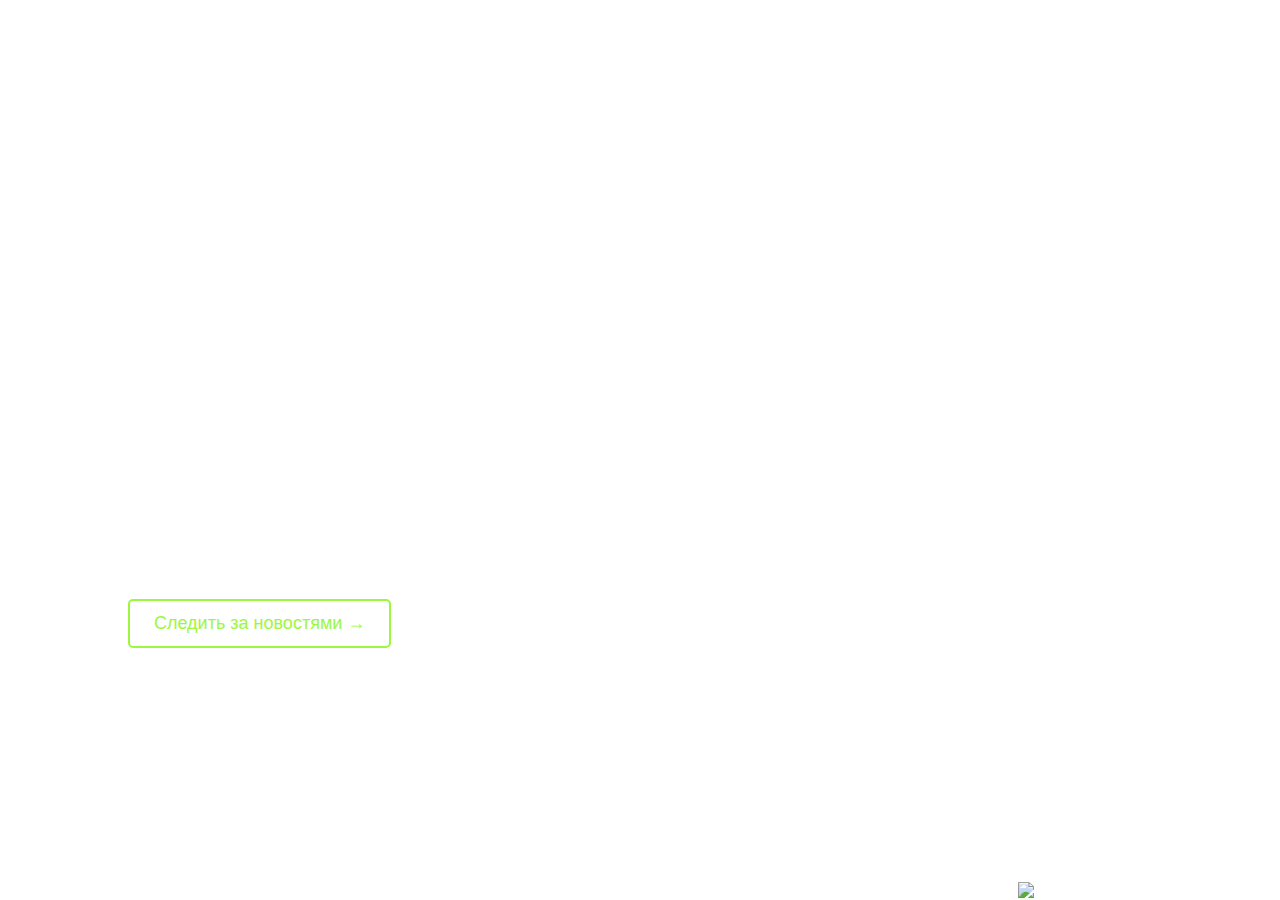
==== index.html @ 40f0aa7f "Add files via upload" ====
﻿<head>

</head><!-- Основные фавиконы -->
<link rel="icon" type="image/png" sizes="16x16" href="assets/images/favicon-16x16.png">
<link rel="icon" type="image/png" sizes="32x32" href="assets/images/favicon-32x32.png">
<link rel="icon" type="image/x-icon" href="assets/images/favicon.ico">

<!-- Фавиконы для мобильных устройств -->
<link rel="apple-touch-icon" sizes="180x180" href="assets/images/apple-touch-icon.png">

<!-- Фавиконы для Android Chrome -->
<link rel="icon" type="image/png" sizes="192x192" href="assets/images/android-chrome-192x192.png">
<link rel="icon" type="image/png" sizes="512x512" href="assets/images/android-chrome-512x512.png">
<!DOCTYPE html>
<html lang="ru">

    <meta charset="UTF-8">
    <meta name="viewport" content="width=device-width, initial-scale=1.0">
    <title>Court Count</title>
    <link rel="stylesheet" href="styles.css"> <!-- Подключаем стили -->
    <script defer src="script.js"></script> <!-- Подключаем скрипты -->
    <link href="https://fonts.googleapis.com/css2?family=Lato:wght@800&display=swap" rel="stylesheet">
</head>
<body>
    <div class="container">
        <div class="content">
            <h1>Новая <br> платформа <br> в разработке</h1>
            <p>Скоро в AppStore и GooglePlay!</p>
            <a href="https://t.me/courtcount" class="btn">Следить за новостями →</a>
        </div>
        <div class="phone">
            <img src="assets/images/phone.png" alt="Court Count App">
        </div>
    </div>
</body>
</html>
---- styles.css ----
body {
    margin: 0;
    padding: 0;
    font-family: Arial, sans-serif;
    background-size: cover;
    background-position: center;
    color: white;
}

.container {
    display: flex;
    justify-content: space-between;
    align-items: center;
    height: 100vh;
    padding: 0 10%;
    background-image: url('assets/images/court.webp');
    background-size: cover;
    background-position: center;
}

.content {
    max-width: 500px;
    position: relative;
    text-align: left;
}

h1 {
    font-family: 'Lato', sans-serif;
    font-weight: 800;
    font-size: 60px;
    margin-bottom: 20px;
    white-space: pre-line;
}

p {
    font-size: 18px;
    margin-bottom: 20px;
}

.btn {
    display: inline-block;
    padding: 12px 24px;
    background-color: transparent;
    color: #9CF73E;
    text-decoration: none;
    font-size: 18px;
    border: 2px solid #9CF73E;
    border-radius: 5px;
    transition: transform 0.3s ease, box-shadow 0.3s ease;
    margin-top: 30px;
}

.btn:hover {
    box-shadow: 0 0 10px rgba(156, 247, 62, 0.8);
    transform: scale(1.1);
}

.phone {
    display: flex;
    align-items: flex-end;
    height: 100%;
    overflow: hidden;
    justify-content: center;
}

.phone img {
    max-height: 500px;
    display: block;
    opacity: 0; /* Скрываем изначально, анимация теперь в JS */
    transform: translateY(100%);
}

/* ===== iPad Pro (1024px - 1199px) ===== */
@media (min-width: 1024px) and (max-width: 1199px) {
    .container {
        flex-direction: column;
        align-items: center;
        padding: 0 10%;
    }

    .content {
        max-width: 75%;
        text-align: center;
    }

    h1 {
        font-size: 55px;
        margin-bottom: 20px;
    }

    p {
        font-size: 22px;
        margin-bottom: 25px;
    }

    .btn {
        font-size: 20px;
        padding: 14px 28px;
    }

    .phone img {
        max-height: 550px;
        width: 85%;
        object-fit: contain;
    }
}

/* ===== iPad (768px - 991px) ===== */
@media (min-width: 768px) and (max-width: 991px) {
    .container {
        flex-direction: column;
        align-items: center;
        padding: 0 8%;
    }

    .content {
        max-width: 80%;
        text-align: center;
    }

    h1 {
        font-size: 50px;
        margin-bottom: 15px;
    }

    p {
        font-size: 20px;
        margin-bottom: 20px;
    }

    .btn {
        font-size: 18px;
        padding: 12px 24px;
    }

    .phone img {
        max-height: 500px;
        width: 90%;
        object-fit: contain;
    }
}

/* ===== Мобильные устройства (до 767px) ===== */
@media (max-width: 767px) {
    .container {
        flex-direction: column;
        align-items: center;
        padding: 0 10px;
    }

    .content {
        max-width: 100%;
        text-align: center;
    }

    h1 {
        font-size: 40px;
        margin-bottom: 10px;
    }

    p {
        font-size: 16px;
    }

    .btn {
        font-size: 14px;
        padding: 8px 16px;
    }

    .phone img {
        max-height: 500px;
        width: 95%;
        object-fit: contain;
    }
}

/* ===== iPhone SE и маленькие экраны (до 400px шириной) ===== */
@media (max-width: 400px) {
    .phone img {
        max-height: 380px;
        width: 85%;
    }
}
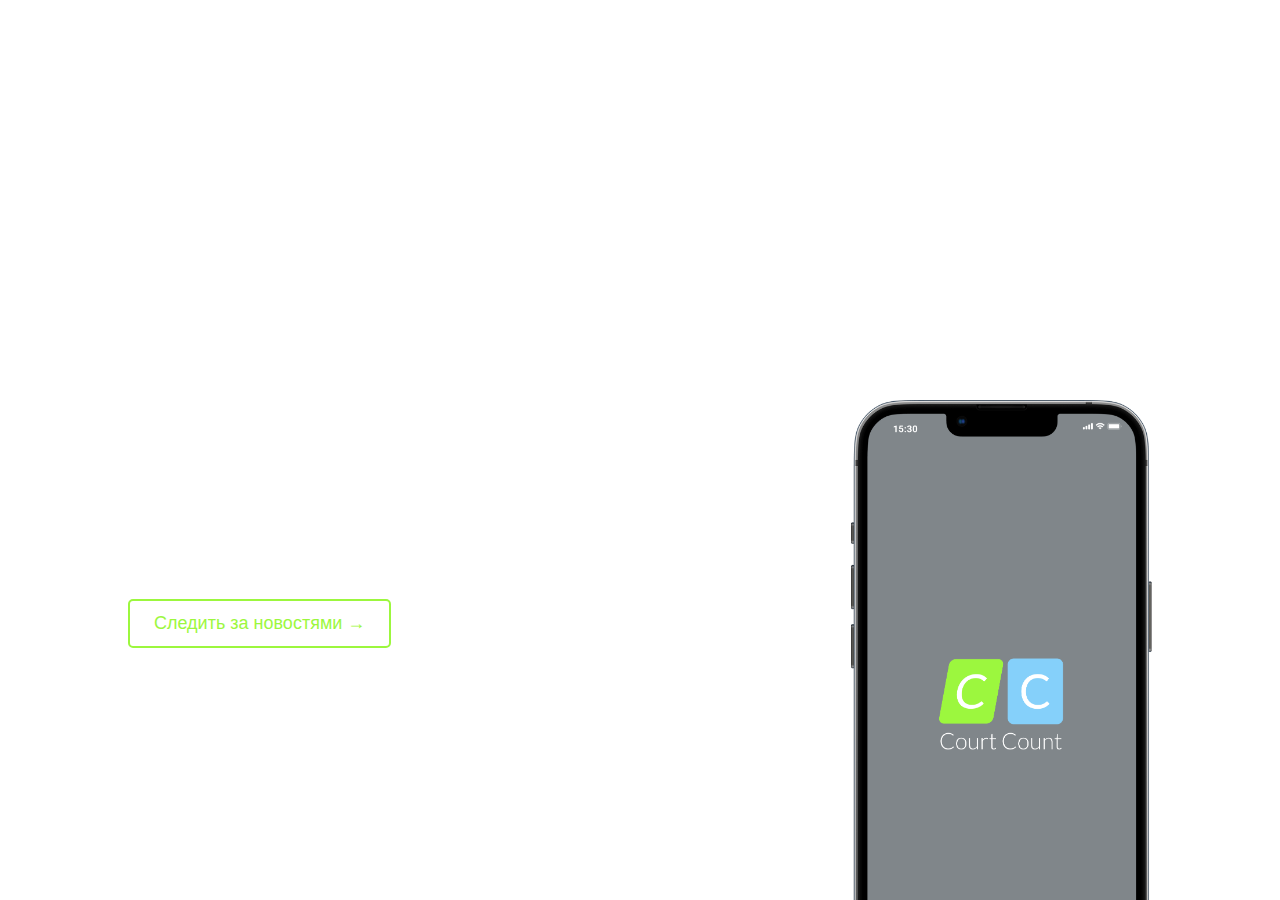
==== commit 2ae6c5f1: "Update index.html" ====
--- a/index.html
+++ b/index.html
@@ -1,26 +1,25 @@
-﻿<head>
+<head>
+    <!-- Основные фавиконы -->
+    <link rel="icon" type="image/png" sizes="16x16" href="images/favicon-16x16.png">
+    <link rel="icon" type="image/png" sizes="32x32" href="images/favicon-32x32.png">
+    <link rel="icon" type="image/x-icon" href="images/favicon.ico">
 
-</head><!-- Основные фавиконы -->
-<link rel="icon" type="image/png" sizes="16x16" href="assets/images/favicon-16x16.png">
-<link rel="icon" type="image/png" sizes="32x32" href="assets/images/favicon-32x32.png">
-<link rel="icon" type="image/x-icon" href="assets/images/favicon.ico">
+    <!-- Фавиконы для мобильных устройств -->
+    <link rel="apple-touch-icon" sizes="180x180" href="images/apple-touch-icon.png">
 
-<!-- Фавиконы для мобильных устройств -->
-<link rel="apple-touch-icon" sizes="180x180" href="assets/images/apple-touch-icon.png">
+    <!-- Фавиконы для Android Chrome -->
+    <link rel="icon" type="image/png" sizes="192x192" href="images/android-chrome-192x192.png">
+    <link rel="icon" type="image/png" sizes="512x512" href="images/android-chrome-512x512.png">
 
-<!-- Фавиконы для Android Chrome -->
-<link rel="icon" type="image/png" sizes="192x192" href="assets/images/android-chrome-192x192.png">
-<link rel="icon" type="image/png" sizes="512x512" href="assets/images/android-chrome-512x512.png">
-<!DOCTYPE html>
-<html lang="ru">
-
-    <meta charset="UTF-8">
-    <meta name="viewport" content="width=device-width, initial-scale=1.0">
-    <title>Court Count</title>
-    <link rel="stylesheet" href="styles.css"> <!-- Подключаем стили -->
-    <script defer src="script.js"></script> <!-- Подключаем скрипты -->
-    <link href="https://fonts.googleapis.com/css2?family=Lato:wght@800&display=swap" rel="stylesheet">
-</head>
+    <!DOCTYPE html>
+    <html lang="ru">
+        <meta charset="UTF-8">
+        <meta name="viewport" content="width=device-width, initial-scale=1.0">
+        <title>Court Count</title>
+        <link rel="stylesheet" href="styles.css"> <!-- Подключаем стили -->
+        <script defer src="script.js"></script> <!-- Подключаем скрипты -->
+        <link href="https://fonts.googleapis.com/css2?family=Lato:wght@800&display=swap" rel="stylesheet">
+    </head>
 <body>
     <div class="container">
         <div class="content">
@@ -29,7 +28,7 @@
             <a href="https://t.me/courtcount" class="btn">Следить за новостями →</a>
         </div>
         <div class="phone">
-            <img src="assets/images/phone.png" alt="Court Count App">
+            <img src="images/phone.png" alt="Court Count App">
         </div>
     </div>
 </body>
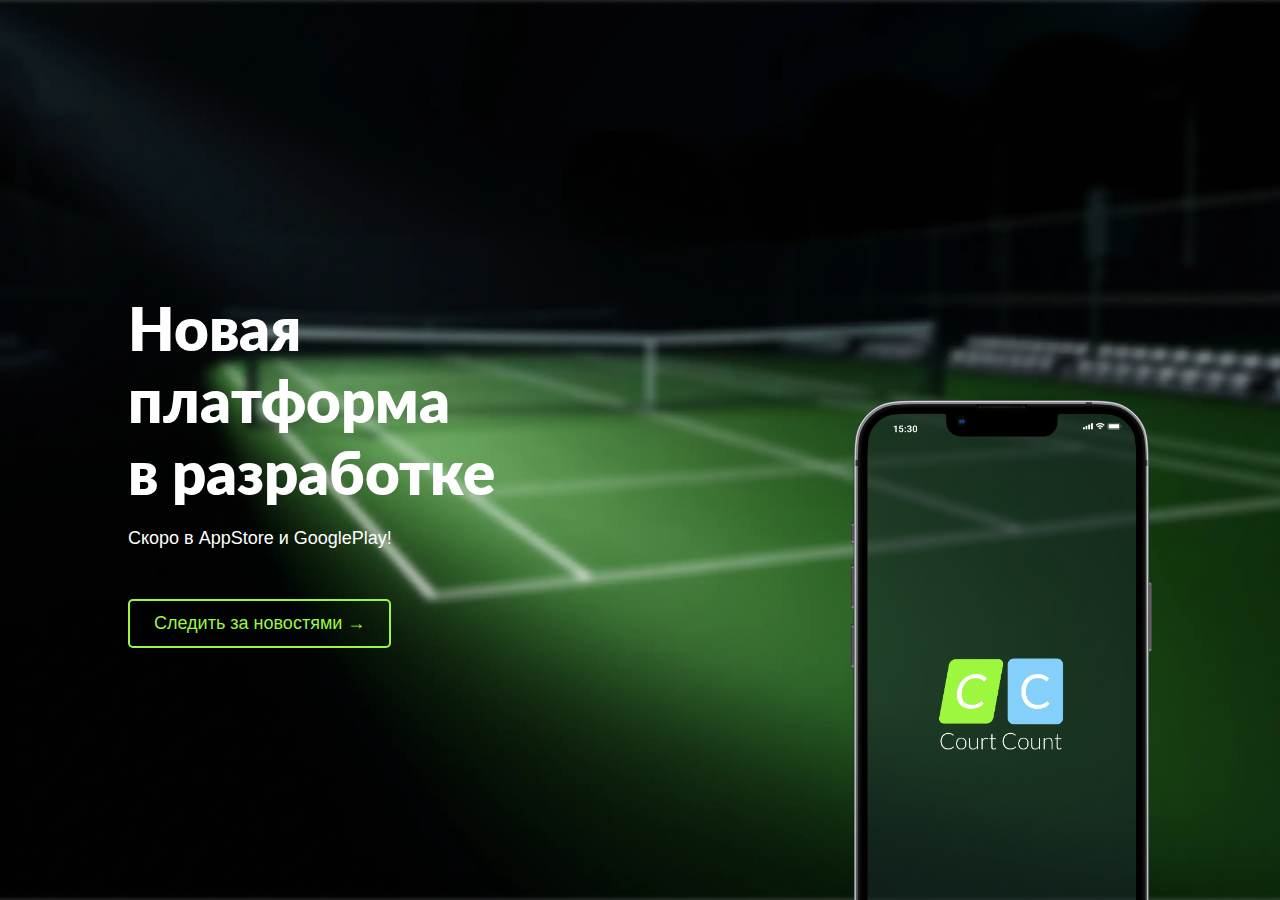
==== commit 4e10ca5f: "Update index.html" ====
--- a/index.html
+++ b/index.html
@@ -1,25 +1,23 @@
+<!DOCTYPE html>
+<html lang="ru">
 <head>
-    <!-- Основные фавиконы -->
+    <meta charset="UTF-8">
+    <meta name="viewport" content="width=device-width, initial-scale=1.0">
+    <title>Court Count</title>
+
+    <!-- Фавиконы -->
     <link rel="icon" type="image/png" sizes="16x16" href="images/favicon-16x16.png">
     <link rel="icon" type="image/png" sizes="32x32" href="images/favicon-32x32.png">
     <link rel="icon" type="image/x-icon" href="images/favicon.ico">
-
-    <!-- Фавиконы для мобильных устройств -->
     <link rel="apple-touch-icon" sizes="180x180" href="images/apple-touch-icon.png">
-
-    <!-- Фавиконы для Android Chrome -->
     <link rel="icon" type="image/png" sizes="192x192" href="images/android-chrome-192x192.png">
     <link rel="icon" type="image/png" sizes="512x512" href="images/android-chrome-512x512.png">
 
-    <!DOCTYPE html>
-    <html lang="ru">
-        <meta charset="UTF-8">
-        <meta name="viewport" content="width=device-width, initial-scale=1.0">
-        <title>Court Count</title>
-        <link rel="stylesheet" href="styles.css"> <!-- Подключаем стили -->
-        <script defer src="script.js"></script> <!-- Подключаем скрипты -->
-        <link href="https://fonts.googleapis.com/css2?family=Lato:wght@800&display=swap" rel="stylesheet">
-    </head>
+    <!-- Подключение стилей и шрифтов -->
+    <link rel="stylesheet" href="styles.css">
+    <script defer src="script.js"></script>
+    <link href="https://fonts.googleapis.com/css2?family=Lato:wght@800&display=swap" rel="stylesheet">
+</head>
 <body>
     <div class="container">
         <div class="content">
--- a/styles.css
+++ b/styles.css
@@ -13,7 +13,7 @@
     align-items: center;
     height: 100vh;
     padding: 0 10%;
-    background-image: url('assets/images/court.webp');
+    background-image: url('images/court.webp'); /* Путь к картинке обновлен */
     background-size: cover;
     background-position: center;
 }
@@ -65,6 +65,7 @@
 
 .phone img {
     max-height: 500px;
+    max-width: 100%;
     display: block;
     opacity: 0; /* Скрываем изначально, анимация теперь в JS */
     transform: translateY(100%);
@@ -177,7 +178,15 @@
 /* ===== iPhone SE и маленькие экраны (до 400px шириной) ===== */
 @media (max-width: 400px) {
     .phone img {
-        max-height: 380px;
-        width: 85%;
+        max-height: 90%; /* Уменьшаем на 10% */
+        width: 90%;
     }
 }
+
+/* ===== Планшеты с разрешением 1280x800 (вертикальное расположение) ===== */
+@media (max-width: 800px) and (max-height: 1280px) {
+    .phone img {
+        max-height: 90%; /* Уменьшаем на 10% */
+        width: 90%;
+    }
+}
